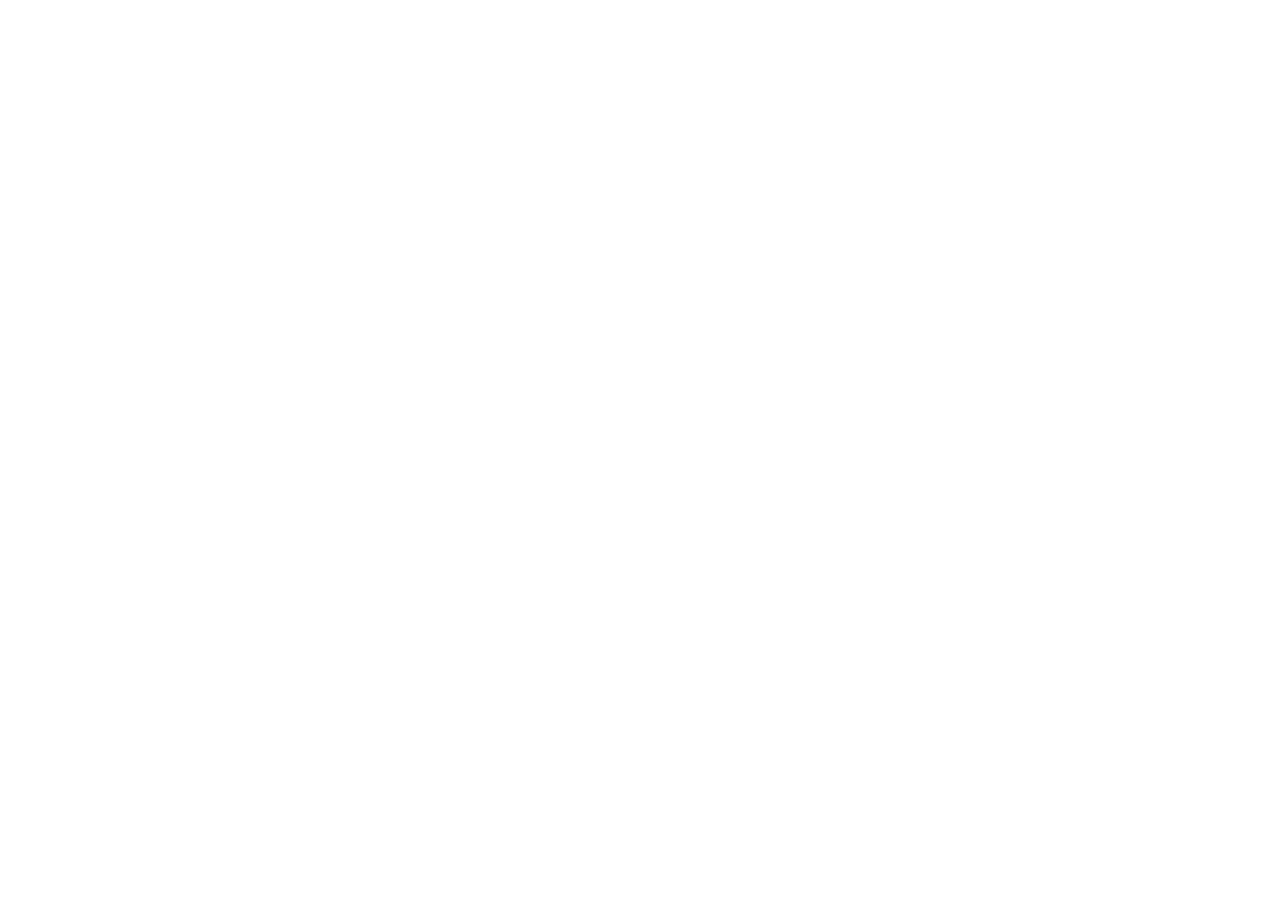
==== index.html @ 739504b0 "first commit" ====
<!DOCTYPE html>
<html lang="en">
<head>
    <meta charset="UTF-8">
    <meta http-equiv="X-UA-Compatible" content="IE=edge">
    <meta name="viewport" content="width=device-width, initial-scale=1.0">
    <title>Document</title>
    <link rel="stylesheet" href="style.css">
</head>
<body>
    
    <script src="script.js"></script>
</body>
</html>
---- style.css ----
* {
    box-sizing: border-box;
    margin: 0;
    padding: 0;
}
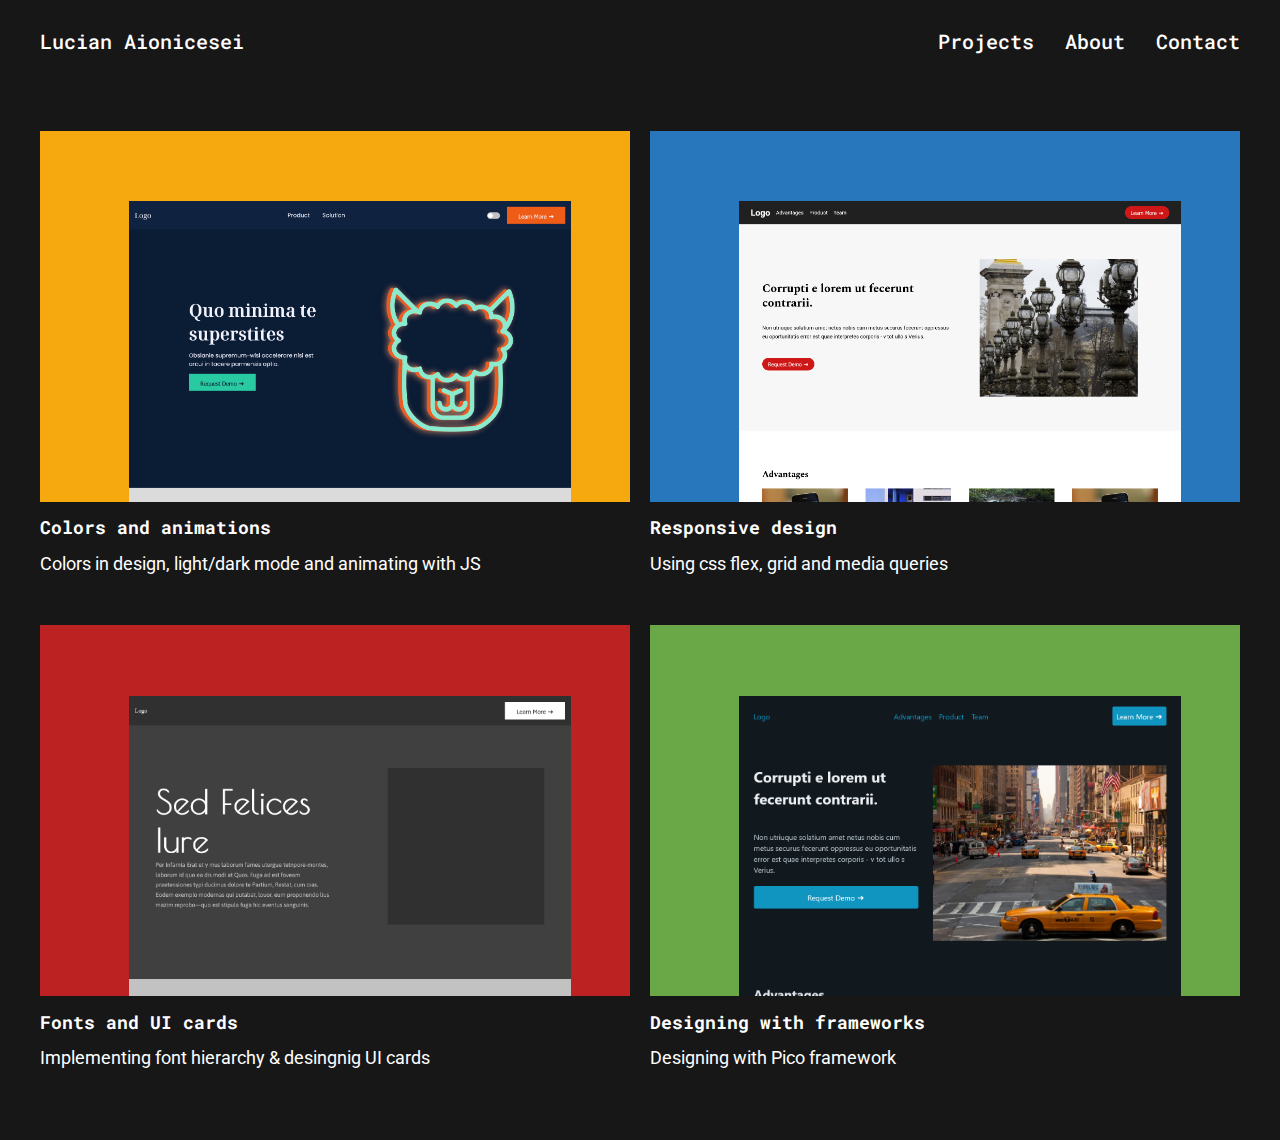
==== commit 068dcc17: "Pupulated with data" ====
--- a/index.html
+++ b/index.html
@@ -1,14 +1,65 @@
 <!DOCTYPE html>
 <html lang="en">
+
 <head>
     <meta charset="UTF-8">
     <meta http-equiv="X-UA-Compatible" content="IE=edge">
     <meta name="viewport" content="width=device-width, initial-scale=1.0">
     <title>Document</title>
     <link rel="stylesheet" href="style.css">
+    <link rel="stylesheet" href="home-style.css">
 </head>
+
 <body>
-    
+    <header>
+        <h2>Lucian Aionicesei</h2>
+        <nav>
+            <a href="#">Projects</a>
+            <a href="#">About</a>
+            <a href="#">Contact</a>
+        </nav>
+    </header>
+    <main>
+        <div id="projects">
+            <article id="project1" class="project">
+                <div class="project-preview">
+                    <a href="project1.html"><img src="assets/images/colors-and-animations/colors-light-short.png" alt=""></a>
+                </div>
+                <div class="project-info">
+                    <a href="project1.html"><h3>Colors and animations</h3></a>
+                    <p>Colors in design, light/dark mode and animating with JS</p>
+                </div>
+            </article>
+            <article id="project2" class="project">
+                <div class="project-preview">
+                    <a href="project2.html"><img src="assets/images/responsive-design/responsive-copy-short.png" alt=""></a>
+                </div>
+                <div class="project-info">
+                    <a href="project2.html"><h3>Responsive design</h3></a>
+                    <p>Using css flex, grid and media queries</p>
+                </div>
+            </article>
+            <article id="project3" class="project">
+                <div class="project-preview">
+                    <a href="project3.html"><img src="assets/images/fonts-and-cards/fonts-and-cards.png" alt=""></a>
+                </div>
+                <div class="project-info">
+                    <a href="project3.html"><h3>Fonts and UI cards</h3></a>
+                    <p>Implementing font hierarchy & desingnig UI cards</p>
+                </div>
+            </article>
+            <article id="project4" class="project">
+                <div class="project-preview">
+                    <a href="project4.html"><img src="assets/images/designing-with-frameworks/screenshot-short.png" alt=""></a>
+                </div>
+                <div class="project-info">
+                    <a href="project4.html"><h3>Designing with frameworks</h3></a>
+                    <p>Designing with Pico framework</p>
+                </div>
+            </article>
+        </div>
+    </main>
+    <footer></footer>
     <script src="script.js"></script>
 </body>
 </html>--- a/style.css
+++ b/style.css
@@ -1,6 +1,49 @@
+@import url("https://fonts.googleapis.com/css2?family=Roboto+Mono:ital,wght@0,200;0,300;0,400;0,500;0,600;1,200;1,300;1,400;1,500&display=swap");
+@import url('https://fonts.googleapis.com/css2?family=Poiret+One&family=Roboto:ital,wght@0,100;0,300;0,400;0,500;0,700;1,100;1,300;1,400;1,500;1,700&display=swap');
 
 * {
-    box-sizing: border-box;
-    margin: 0;
-    padding: 0;
+  box-sizing: border-box;
+  margin: 0;
+  padding: 0;
+}
+
+:root {
+  --display-font: "Roboto Mono", monospace;
+  --body-font: 'Roboto', sans-serif;
+}
+
+html {
+  font-size: 18px;
+  font-family: "Roboto Mono", monospace;
+}
+
+body {
+  margin: 0px 40px;
+  color: white;
+  background-color: #171717;
+}
+
+/* --- Header --- */
+
+header {
+  display: flex;
+  justify-content: space-between;
+  align-items: center;
+  height: 4.5rem;
+}
+
+header h2,
+header a {
+  font-size: 1.125rem;
+  font-weight: 500;
+}
+
+header a {
+  padding-left: 20px;
+  color: white;
+  text-decoration: none;
+}
+
+p {
+  font-family: var(--body-font);
 }--- a/home-style.css
+++ b/home-style.css
@@ -0,0 +1,67 @@
+
+#projects {
+    display: grid;
+    grid-template-columns: 1fr 1fr;
+    grid-gap: 20px;
+    padding: 1rem 0rem 4rem 0rem;
+    /* grid-template-columns: repeat(auto-fill, minmax(250px, 1fr)); */
+  }
+  
+  .project {
+    padding-top: 1.75rem;
+  }
+  
+  .project a{
+    color: white;
+    text-decoration: none;
+  }
+  
+  .project-preview {
+    overflow: hidden;
+    height: 29vw;
+    /* transition: height 0.5s cubic-bezier(.5,0,.44,.99); */
+  }
+  
+  .project-preview img {
+    width: 75%;
+    overflow: hidden;
+    margin: 12% 10% 0% 15%;
+  }
+  
+  #project1 .project-preview {
+    background-color: #f6a90f;
+  }
+  
+  #project2 .project-preview {
+    background-color: #2877bc;
+  }
+  
+  #project3 .project-preview {
+    background-color: #bc2222;
+  }
+  
+  #project4 .project-preview {
+    background-color: #6aa746;
+  }
+  
+  #projects h3 {
+    font-size: 1rem;
+    padding-top: 0.75rem;
+  }
+  
+  #projects p {
+    font-size: 1rem;
+    padding-top: 0.75rem;
+  }
+
+  @media only screen and (max-width: 1200px) {
+
+    #projects {
+      grid-template-columns: 1fr;
+    }
+
+    .project-preview {
+      height: 60vw;
+    }
+
+  }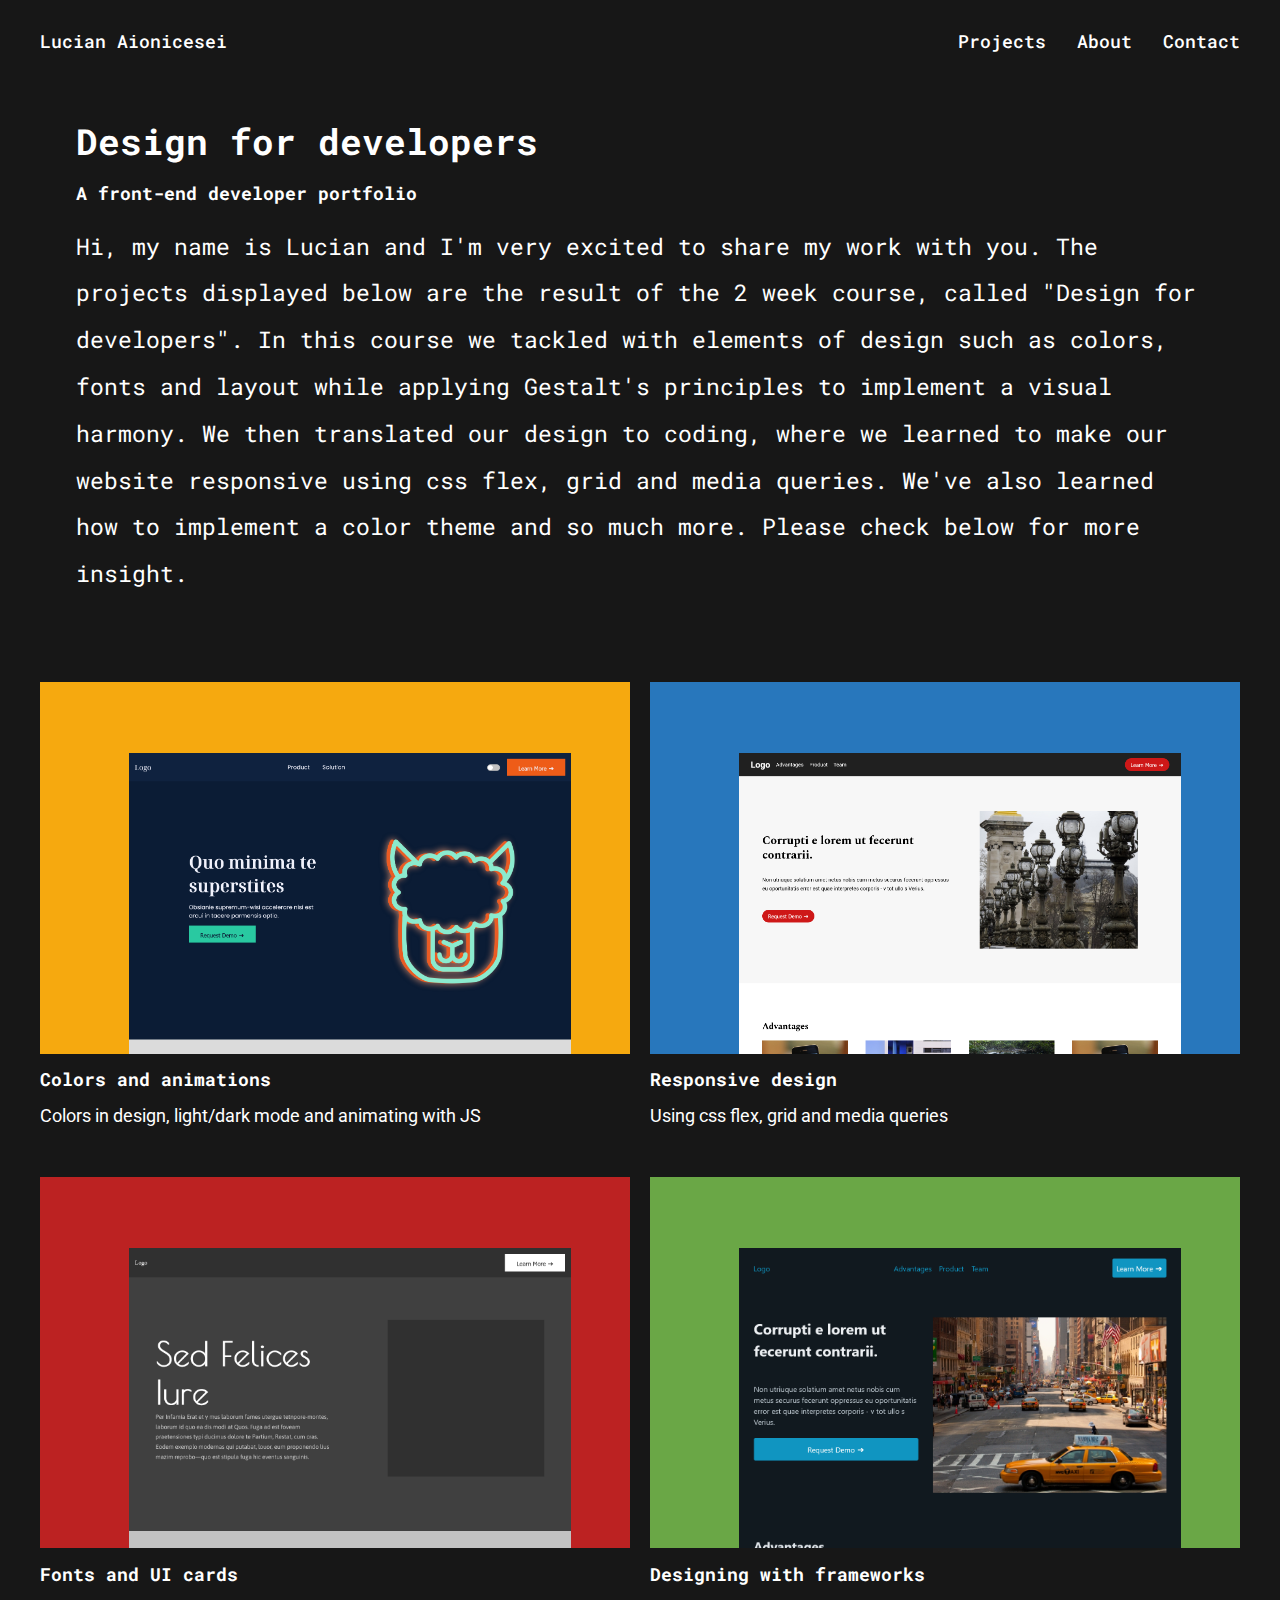
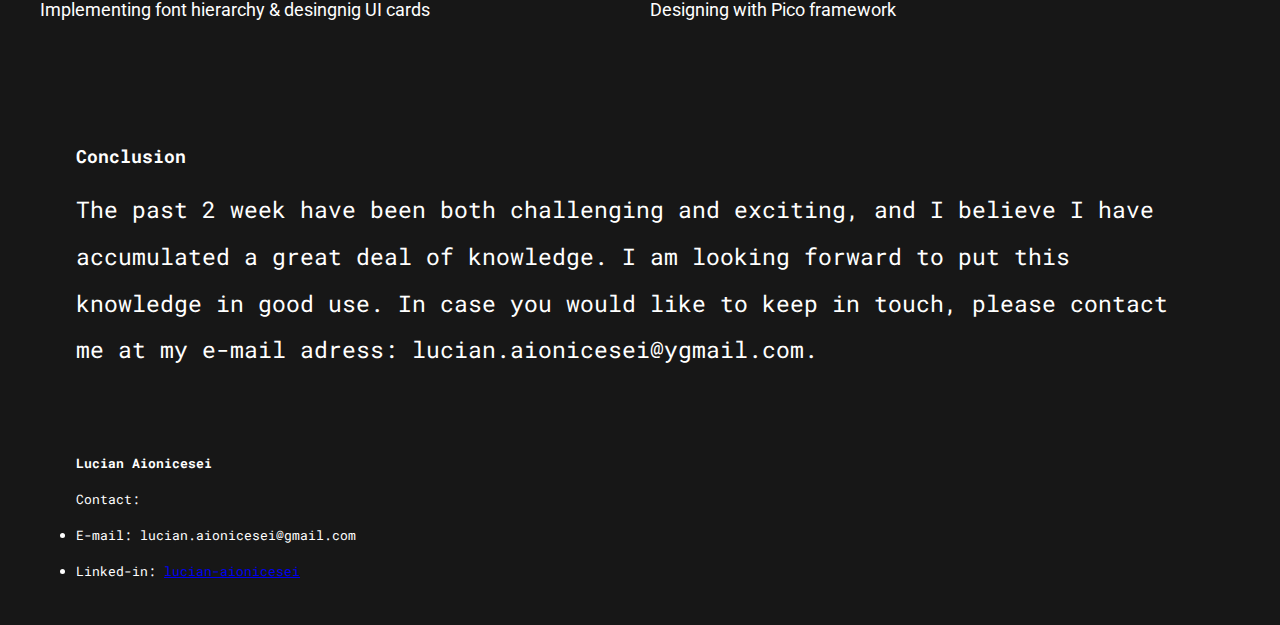
==== commit c2e98749: "added a footer" ====
--- a/index.html
+++ b/index.html
@@ -20,6 +20,11 @@
         </nav>
     </header>
     <main>
+        <div class="about">
+            <h1>Design for developers</h1>
+            <h4>A front-end developer portfolio</h4>
+            <p>Hi, my name is Lucian and I'm very excited to share my work with you. The projects displayed below are the result of the 2 week course, called "Design for developers". In this course we tackled with elements of design such as colors, fonts and layout while applying Gestalt's principles to implement a visual harmony. We then translated our design to coding, where we learned to make our website responsive using css flex, grid and media queries. We've also learned how to implement a color theme and so much more. Please check below for more insight.</p>
+        </div>
         <div id="projects">
             <article id="project1" class="project">
                 <div class="project-preview">
@@ -57,9 +62,20 @@
                     <p>Designing with Pico framework</p>
                 </div>
             </article>
+            
+        </div>
+        <div class="about">
+            <h4>Conclusion</h4>
+            <p>The past 2 week have been both challenging and exciting, and I believe I have accumulated a great deal of knowledge. I am looking forward to put this knowledge in good use. In case you would like to keep in touch, please contact me at my e-mail adress: lucian.aionicesei@ygmail.com.</p>
         </div>
     </main>
-    <footer></footer>
+    <footer>
+        <h4>Lucian Aionicesei</h4>
+        <ul>Contact:
+            <li>E-mail: lucian.aionicesei@gmail.com</li>
+            <li>Linked-in: <a href="https://www.linkedin.com/in/lucian-aionicesei/">lucian-aionicesei</a> </li>
+        </ul>
+    </footer>
     <script src="script.js"></script>
 </body>
 </html>--- a/style.css
+++ b/style.css
@@ -34,7 +34,7 @@
 
 header h2,
 header a {
-  font-size: 1.125rem;
+  font-size: 1rem;
   font-weight: 500;
 }
 
@@ -46,4 +46,41 @@
 
 p {
   font-family: var(--body-font);
+}
+
+/* footer */
+
+footer {
+  padding: 2rem;
+  line-height: 2rem;
+  font-size: small;
+}
+
+
+@media only screen and (max-width: 600px) {
+
+  header {
+    flex-direction: column;
+    align-items: flex-start;
+    justify-content: center;
+    height: auto;
+  }
+
+  header h2 {
+    padding-top: 1rem;
+  }
+
+  header nav {
+    padding-top: 1rem;
+    width: 100%;
+    display: flex;
+    justify-content: space-between;
+  }
+
+  header a {
+    padding-left: 0px;
+    padding-right: 1rem;
+    font-size: 0.9rem;
+  }
+
 }--- a/home-style.css
+++ b/home-style.css
@@ -54,7 +54,41 @@
     padding-top: 0.75rem;
   }
 
+  /* About */
+
+.about {
+  padding: 2rem;
+  width: 100%;
+  margin: auto;
+  /* background-color: rgb(15, 15, 15); */
+}
+
+.about p {
+  font-family: var(--display-font);
+  font-size: 1.3rem;
+  line-height: 2.6rem;
+}
+
+.about h4 {
+  line-height: 3.2rem;
+}
+
+@media only screen and (max-width: 600px) {
+
+  .about {
+    padding: 3rem 0px;
+    width: 100%;
+    margin: auto;
+  }
+
+}
+
   @media only screen and (max-width: 1200px) {
+
+    .about p {
+      font-size: 1rem;
+      line-height: 2.6rem;
+    }
 
     #projects {
       grid-template-columns: 1fr;
